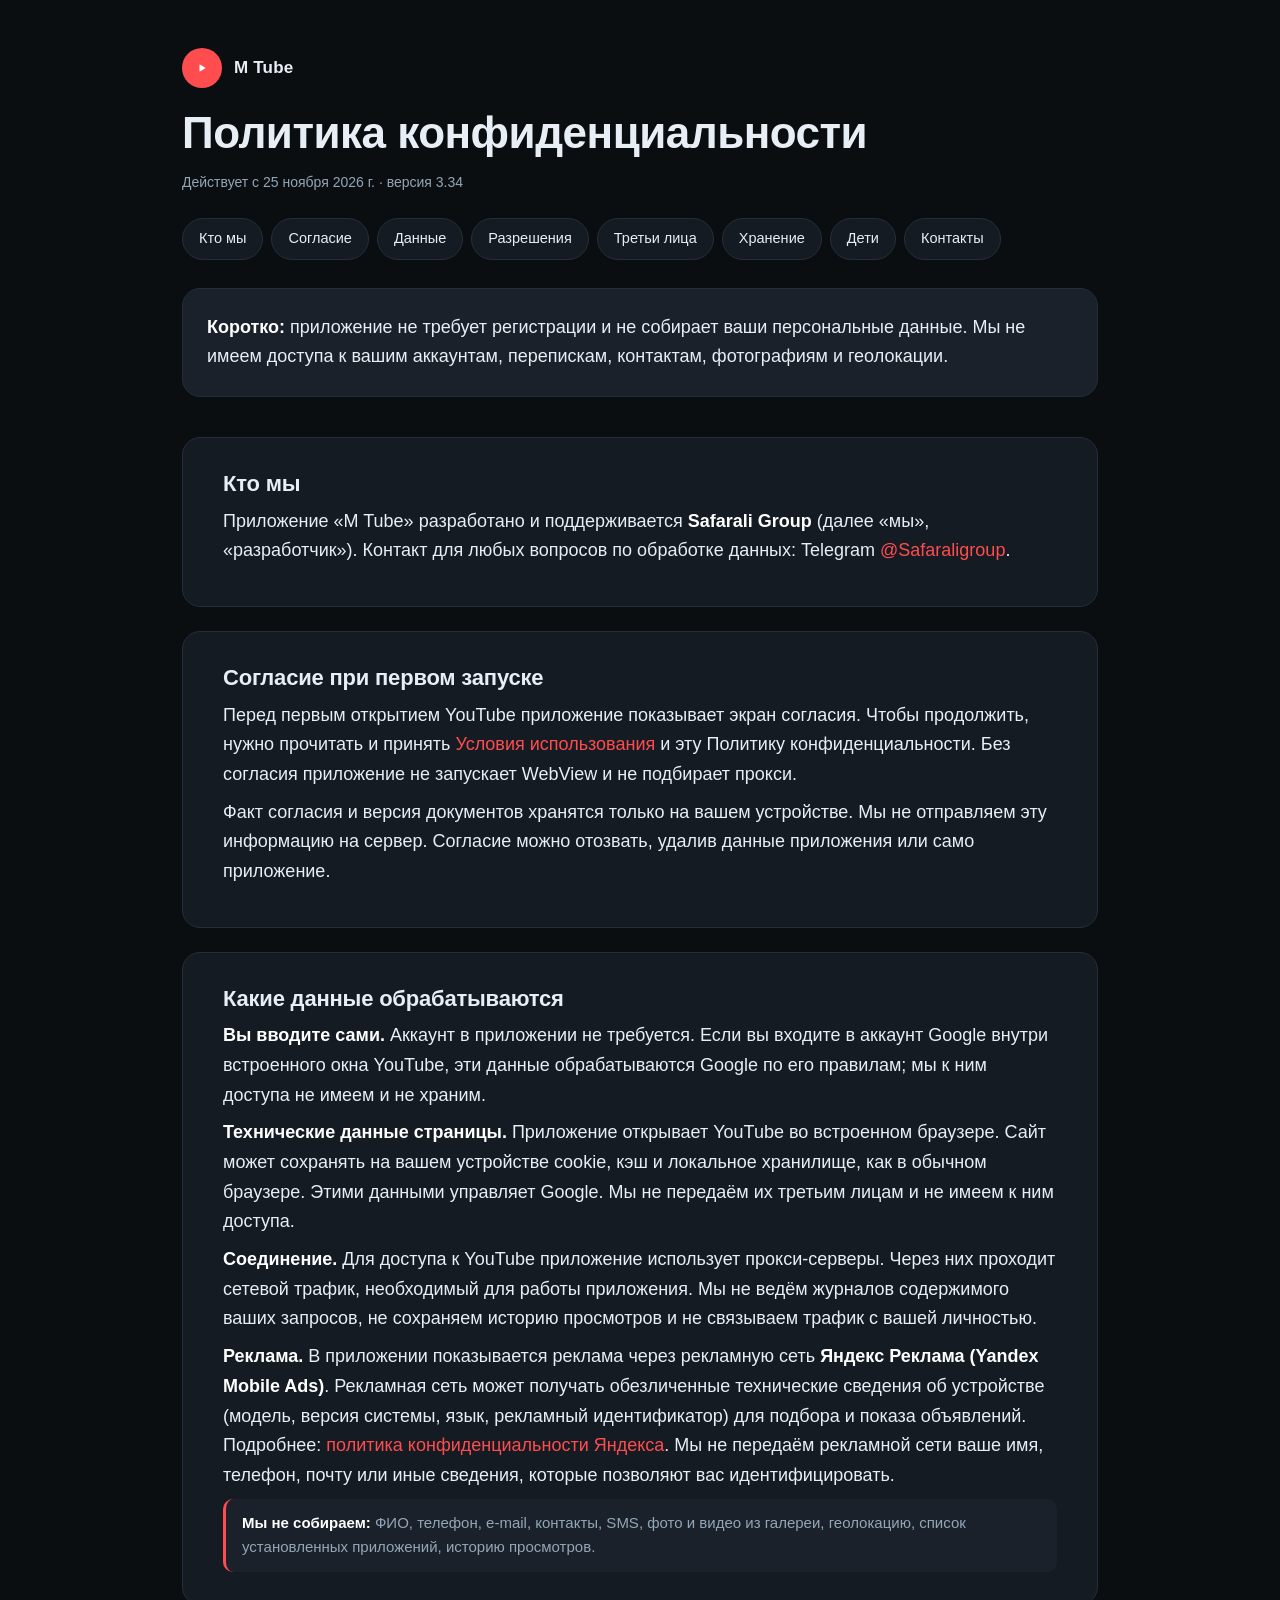
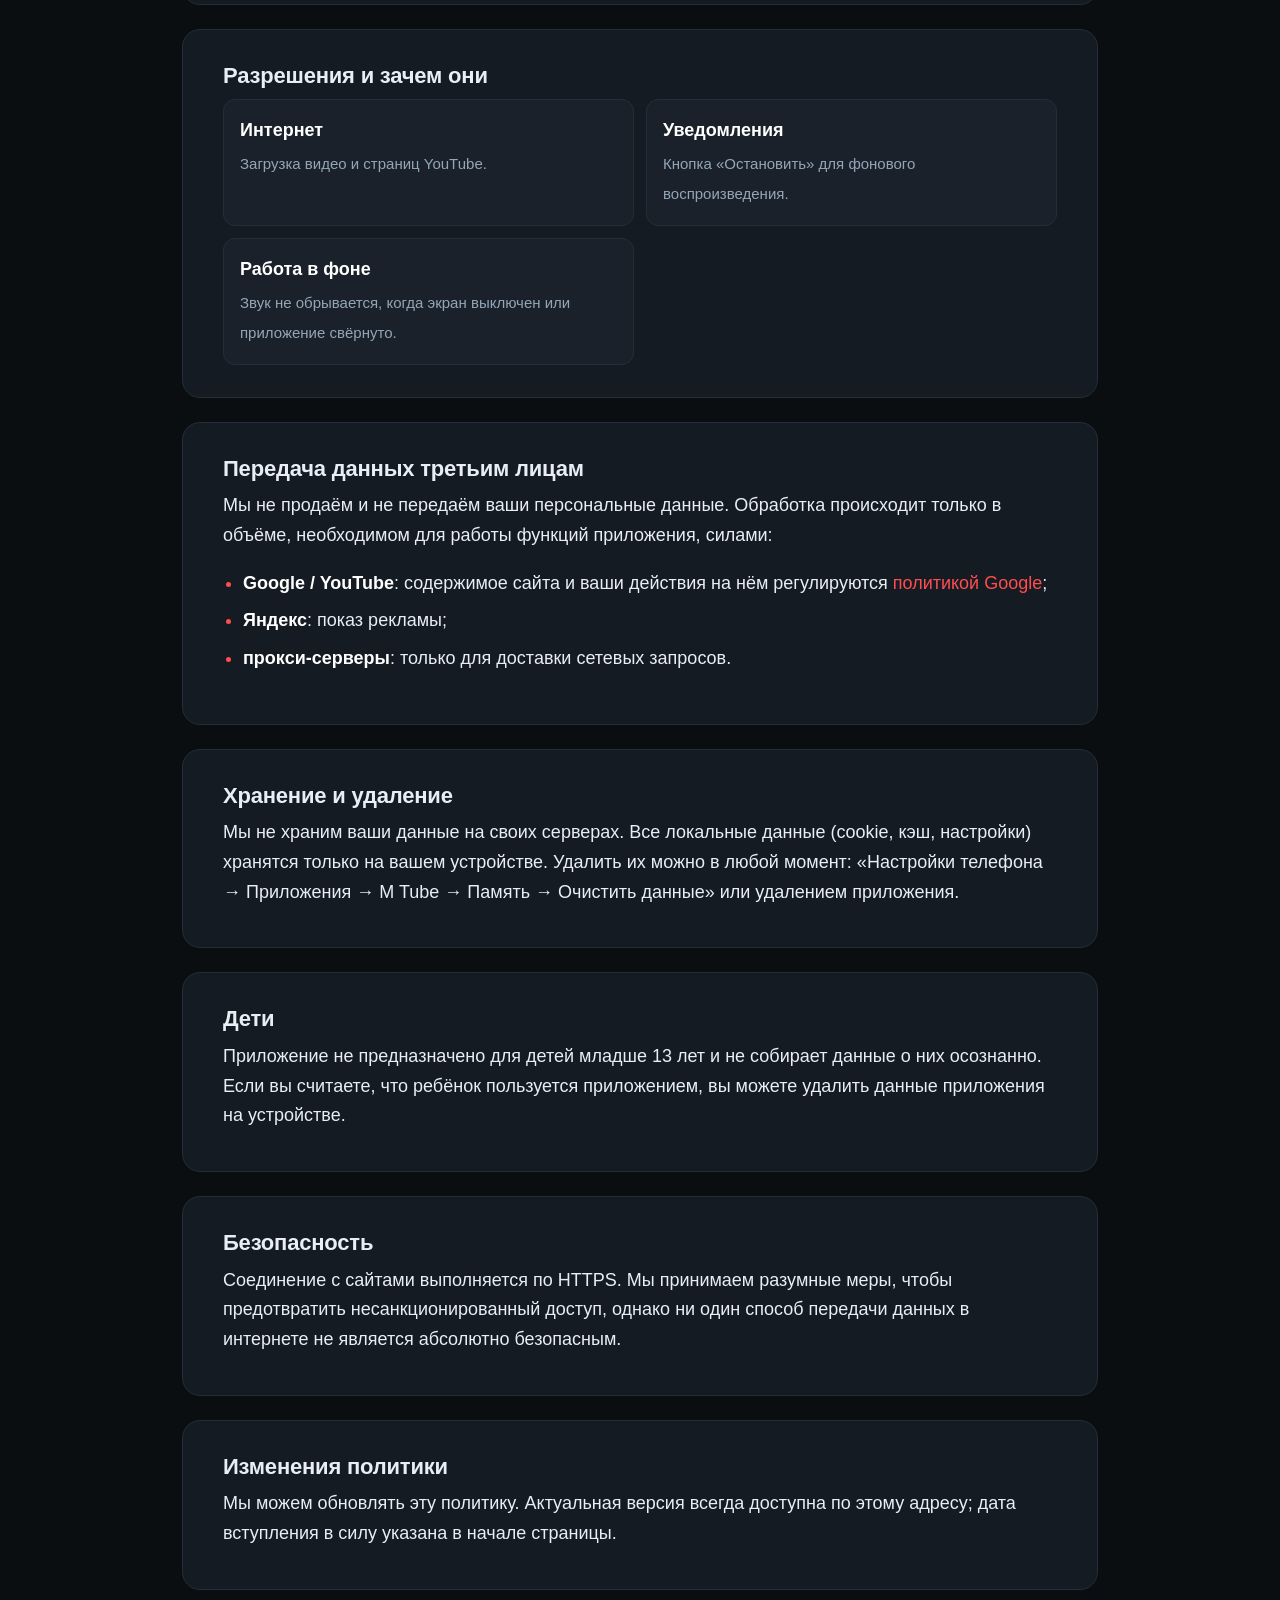
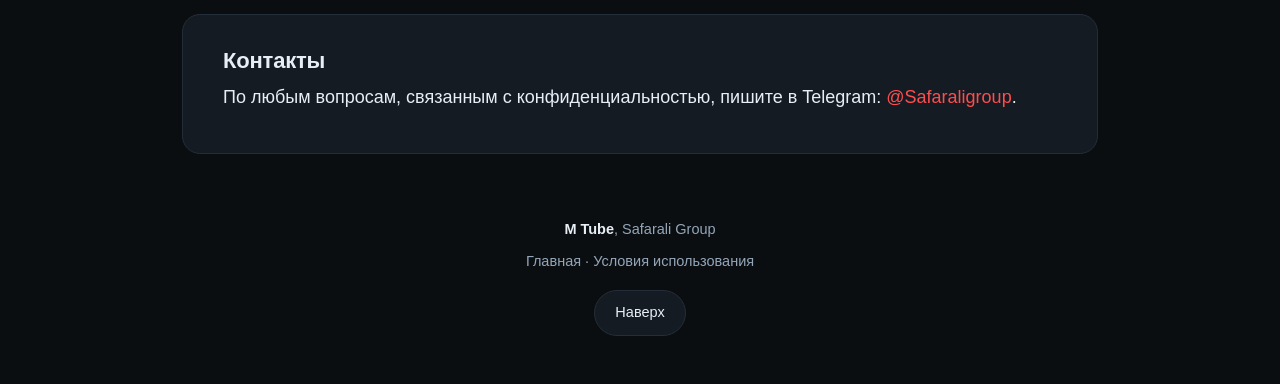
==== privacy.html @ a13e92e1 "M Tube 3.34: публичный сайт, политика, условия и APK (56)" ====
<!DOCTYPE html>
<html lang="ru">
<head>
<meta charset="utf-8">
<meta name="viewport" content="width=device-width, initial-scale=1, viewport-fit=cover">
<meta name="theme-color" content="#0b0e11">
<meta name="color-scheme" content="dark">
<meta name="description" content="Политика конфиденциальности приложения M Tube: какие данные обрабатываются, зачем нужны разрешения и как удалить свои данные.">
<link rel="icon" href="assets/icon.png" type="image/png">
<title>Политика конфиденциальности | M Tube</title>
<style>
  * { box-sizing: border-box; }
  :root {
    --bg: #0b0e11;
    --bg-soft: #12171d;
    --card: #151b22;
    --card-2: #1a212a;
    --stroke: #242e39;
    --text: #e8eef5;
    --muted: #93a6b8;
    --accent: #ff4d4f;
    --accent-2: #ff8a5c;
    --accent-soft: rgba(255, 77, 79, .12);
    --radius: 18px;
    --radius-sm: 12px;
    --max: 780px;
    --pad: 20px;
    --base: 16px;
  }
  html { scroll-behavior: smooth; }
  @media (prefers-reduced-motion: reduce) { html { scroll-behavior: auto; } }
  body {
    margin: 0;
    background: var(--bg);
    color: var(--text);
    font: var(--base)/1.65 -apple-system, BlinkMacSystemFont, "Segoe UI", Roboto, "Helvetica Neue", Arial, sans-serif;
    -webkit-font-smoothing: antialiased;
    text-rendering: optimizeLegibility;
  }
  a { color: var(--accent); text-decoration: none; }
  a:hover { text-decoration: underline; }
  a:focus-visible, button:focus-visible {
    outline: 3px solid var(--accent-2);
    outline-offset: 3px;
    border-radius: 6px;
  }

  .wrap { max-width: var(--max); margin: 0 auto; padding: 0 var(--pad); }

  /* ── Шапка ───────────────────────────────────────────── */
  header.hero { padding: 32px 0 8px; }
  .brand {
    display: inline-flex; align-items: center; gap: 12px;
    color: var(--text); text-decoration: none;
  }
  .brand:hover { text-decoration: none; }
  .logo {
    width: 40px; height: 40px; border-radius: 50%;
    display: grid; place-items: center;
    background: var(--accent);
    flex: none;
  }
  .logo svg { display: block; }
  .brand-name { font-weight: 600; letter-spacing: .2px; font-size: 17px; }
  h1 {
    font-size: clamp(28px, 6vw, 44px);
    line-height: 1.15;
    margin: 20px 0 8px;
    letter-spacing: -.5px;
  }
  .updated {
    margin-top: 12px;
    color: var(--muted); font-size: 14px;
  }

  /* ── Быстрая навигация ───────────────────────────────── */
  nav.toc {
    display: flex; gap: 8px; overflow-x: auto;
    padding: 16px 0 8px;
    scrollbar-width: none;
  }
  nav.toc::-webkit-scrollbar { display: none; }
  .chip {
    flex: none; padding: 8px 16px;
    background: var(--card); border: 1px solid var(--stroke);
    border-radius: 999px; color: var(--text);
    font-size: 14.5px; white-space: nowrap;
    transition: border-color .2s, background .2s, transform .15s;
  }
  .chip:hover { border-color: var(--accent); background: var(--accent-soft); text-decoration: none; }
  .chip:active { transform: scale(.97); }

  /* ── Карточка-итог ───────────────────────────────────── */
  .summary {
    margin: 20px 0 8px;
    padding: 20px;
    background: var(--card-2);
    border: 1px solid var(--stroke);
    border-radius: var(--radius);
  }
  .summary p { margin: 0; }

  /* ── Секции ──────────────────────────────────────────── */
  main { padding: 8px 0 40px; }
  section {
    margin-top: 20px;
    padding: 20px 24px;
    background: var(--card);
    border: 1px solid var(--stroke);
    border-radius: var(--radius);
  }
  section h2 {
    font-size: clamp(18px, 3vw, 22px);
    line-height: 1.3;
    margin: 0 0 8px;
    letter-spacing: -.2px;
  }
  section p, section li { margin: 8px 0; }
  section p:first-of-type { margin-top: 0; }
  ul { padding-left: 20px; }
  li::marker { color: var(--accent); }
  strong { color: #fff; font-weight: 700; }
  .note {
    padding: 12px 16px;
    background: var(--card-2);
    border-left: 3px solid var(--accent);
    border-radius: 10px;
    color: var(--muted);
    font-size: 15px;
  }
  .grid2 { display: grid; grid-template-columns: 1fr; gap: 12px; }
  .perm {
    padding: 16px;
    background: var(--card-2);
    border: 1px solid var(--stroke);
    border-radius: var(--radius-sm);
  }
  .perm b { display: block; margin-bottom: 4px; color: #fff; }
  .perm span { color: var(--muted); font-size: 15px; }

  /* ── Подвал ──────────────────────────────────────────── */
  footer {
    padding: 24px 0 48px;
    color: var(--muted); font-size: 14.5px;
    text-align: center;
  }
  footer .brand-inline { color: var(--text); font-weight: 700; }
  footer .links { margin: 8px 0 0; }
  footer .links a { color: var(--muted); }
  footer .links a:hover { color: var(--accent); }
  .to-top {
    display: inline-flex; align-items: center; gap: 8px;
    margin-top: 16px; padding: 10px 20px;
    background: var(--card); border: 1px solid var(--stroke);
    border-radius: 999px; color: var(--text); font-size: 14.5px;
  }
  .to-top:hover { border-color: var(--accent); background: var(--accent-soft); text-decoration: none; }

  /* ── Планшеты ────────────────────────────────────────── */
  @media (min-width: 700px) {
    :root { --max: 860px; --pad: 32px; --base: 17px; }
    .grid2 { grid-template-columns: 1fr 1fr; }
    section { padding: 24px 32px; }
    header.hero { padding-top: 48px; }
  }

  /* ── Ноутбуки и большие экраны ───────────────────────── */
  @media (min-width: 1100px) {
    :root { --max: 980px; --base: 18px; }
    section { margin-top: 24px; padding: 32px 40px; }
    .summary { padding: 24px; }
  }

  /* ── Телевизоры: читаемость с дивана ─────────────────── */
  @media (min-width: 1600px) {
    :root { --max: 1180px; --base: 22px; }
    header.hero { padding-top: 64px; }
    h1 { font-size: 56px; }
    .brand-name { font-size: 22px; }
    .logo { width: 48px; height: 48px; }
    .updated { font-size: 18px; }
    .chip { font-size: 19px; padding: 12px 24px; }
    section { padding: 40px 48px; border-radius: 24px; }
    section h2 { font-size: 28px; gap: 16px; }
    .note, .perm span { font-size: 19px; }
    .to-top { font-size: 19px; }
    a:focus-visible { outline-width: 5px; }
  }
</style>
</head>
<body>
<div class="wrap">

  <header class="hero">
    <a class="brand" href="./">
      <span class="logo" aria-hidden="true">
        <svg width="20" height="20" viewBox="0 0 24 24" fill="none">
          <path d="M9 7.5v9l7.5-4.5L9 7.5z" fill="#fff"/>
        </svg>
      </span>
      <span class="brand-name">M Tube</span>
    </a>

    <h1>Политика конфиденциальности</h1>
    <div class="updated">Действует с 25 ноября 2026 г. · версия 3.34</div>
  </header>

  <nav class="toc" aria-label="Разделы политики">
    <a class="chip" href="#who">Кто мы</a>
    <a class="chip" href="#consent">Согласие</a>
    <a class="chip" href="#data">Данные</a>
    <a class="chip" href="#permissions">Разрешения</a>
    <a class="chip" href="#third">Третьи лица</a>
    <a class="chip" href="#storage">Хранение</a>
    <a class="chip" href="#kids">Дети</a>
    <a class="chip" href="#contacts">Контакты</a>
  </nav>

  <div class="summary">
    <p><strong>Коротко:</strong> приложение не требует регистрации и не собирает ваши
    персональные данные. Мы не имеем доступа к вашим аккаунтам, перепискам, контактам,
    фотографиям и геолокации.</p>
  </div>

  <main>

    <section id="who">
      <h2>Кто мы</h2>
      <p>Приложение «M Tube» разработано и поддерживается <strong>Safarali Group</strong>
      (далее «мы», «разработчик»). Контакт для любых вопросов по обработке данных:
      Telegram <a href="https://t.me/Safaraligroup">@Safaraligroup</a>.</p>
    </section>

    <section id="consent">
      <h2>Согласие при первом запуске</h2>
      <p>Перед первым открытием YouTube приложение показывает экран согласия.
      Чтобы продолжить, нужно прочитать и принять <a href="terms.html">Условия
      использования</a> и эту Политику конфиденциальности. Без согласия приложение
      не запускает WebView и не подбирает прокси.</p>
      <p>Факт согласия и версия документов хранятся только на вашем устройстве.
      Мы не отправляем эту информацию на сервер. Согласие можно отозвать, удалив
      данные приложения или само приложение.</p>
    </section>

    <section id="data">
      <h2>Какие данные обрабатываются</h2>
      <p><strong>Вы вводите сами.</strong> Аккаунт в приложении не требуется. Если вы
      входите в аккаунт Google внутри встроенного окна YouTube, эти данные обрабатываются
      Google по его правилам; мы к ним доступа не имеем и не храним.</p>
      <p><strong>Технические данные страницы.</strong> Приложение открывает YouTube во
      встроенном браузере. Сайт может сохранять на вашем устройстве cookie, кэш и
      локальное хранилище, как в обычном браузере. Этими данными управляет Google.
      Мы не передаём их третьим лицам и не имеем к ним доступа.</p>
      <p><strong>Соединение.</strong> Для доступа к YouTube приложение использует
      прокси-серверы. Через них проходит сетевой трафик, необходимый для работы
      приложения. Мы не ведём журналов содержимого ваших запросов, не сохраняем историю
      просмотров и не связываем трафик с вашей личностью.</p>
      <p><strong>Реклама.</strong> В приложении показывается реклама через рекламную сеть
      <strong>Яндекс Реклама (Yandex Mobile Ads)</strong>. Рекламная сеть может получать
      обезличенные технические сведения об устройстве (модель, версия системы, язык,
      рекламный идентификатор) для подбора и показа объявлений. Подробнее:
      <a href="https://yandex.ru/legal/confidential/">политика конфиденциальности
      Яндекса</a>. Мы не передаём рекламной сети ваше имя, телефон, почту или иные
      сведения, которые позволяют вас идентифицировать.</p>
      <div class="note"><strong>Мы не собираем:</strong> ФИО, телефон, e-mail, контакты,
      SMS, фото и видео из галереи, геолокацию, список установленных приложений,
      историю просмотров.</div>
    </section>

    <section id="permissions">
      <h2>Разрешения и зачем они</h2>
      <div class="grid2">
        <div class="perm"><b>Интернет</b><span>Загрузка видео и страниц YouTube.</span></div>
        <div class="perm"><b>Уведомления</b><span>Кнопка «Остановить» для фонового воспроизведения.</span></div>
        <div class="perm"><b>Работа в фоне</b><span>Звук не обрывается, когда экран выключен или приложение свёрнуто.</span></div>
      </div>
    </section>

    <section id="third">
      <h2>Передача данных третьим лицам</h2>
      <p>Мы не продаём и не передаём ваши персональные данные. Обработка происходит
      только в объёме, необходимом для работы функций приложения, силами:</p>
      <ul>
        <li><strong>Google / YouTube</strong>: содержимое сайта и ваши действия на нём
        регулируются <a href="https://policies.google.com/privacy">политикой Google</a>;</li>
        <li><strong>Яндекс</strong>: показ рекламы;</li>
        <li><strong>прокси-серверы</strong>: только для доставки сетевых запросов.</li>
      </ul>
    </section>

    <section id="storage">
      <h2>Хранение и удаление</h2>
      <p>Мы не храним ваши данные на своих серверах. Все локальные данные (cookie, кэш,
      настройки) хранятся только на вашем устройстве. Удалить их можно в любой момент:
      «Настройки телефона → Приложения → M Tube → Память → Очистить данные» или
      удалением приложения.</p>
    </section>

    <section id="kids">
      <h2>Дети</h2>
      <p>Приложение не предназначено для детей младше 13 лет и не собирает данные о них
      осознанно. Если вы считаете, что ребёнок пользуется приложением, вы можете удалить
      данные приложения на устройстве.</p>
    </section>

    <section>
      <h2>Безопасность</h2>
      <p>Соединение с сайтами выполняется по HTTPS. Мы принимаем разумные меры, чтобы
      предотвратить несанкционированный доступ, однако ни один способ передачи данных
      в интернете не является абсолютно безопасным.</p>
    </section>

    <section>
      <h2>Изменения политики</h2>
      <p>Мы можем обновлять эту политику. Актуальная версия всегда доступна по этому
      адресу; дата вступления в силу указана в начале страницы.</p>
    </section>

    <section id="contacts">
      <h2>Контакты</h2>
      <p>По любым вопросам, связанным с конфиденциальностью, пишите в Telegram:
      <a href="https://t.me/Safaraligroup">@Safaraligroup</a>.</p>
    </section>

  </main>

  <footer>
    <div><span class="brand-inline">M Tube</span>, Safarali Group</div>
    <div class="links"><a href="./">Главная</a> · <a href="terms.html">Условия использования</a></div>
    <a class="to-top" href="#top">Наверх</a>
  </footer>

</div>
</body>
</html>
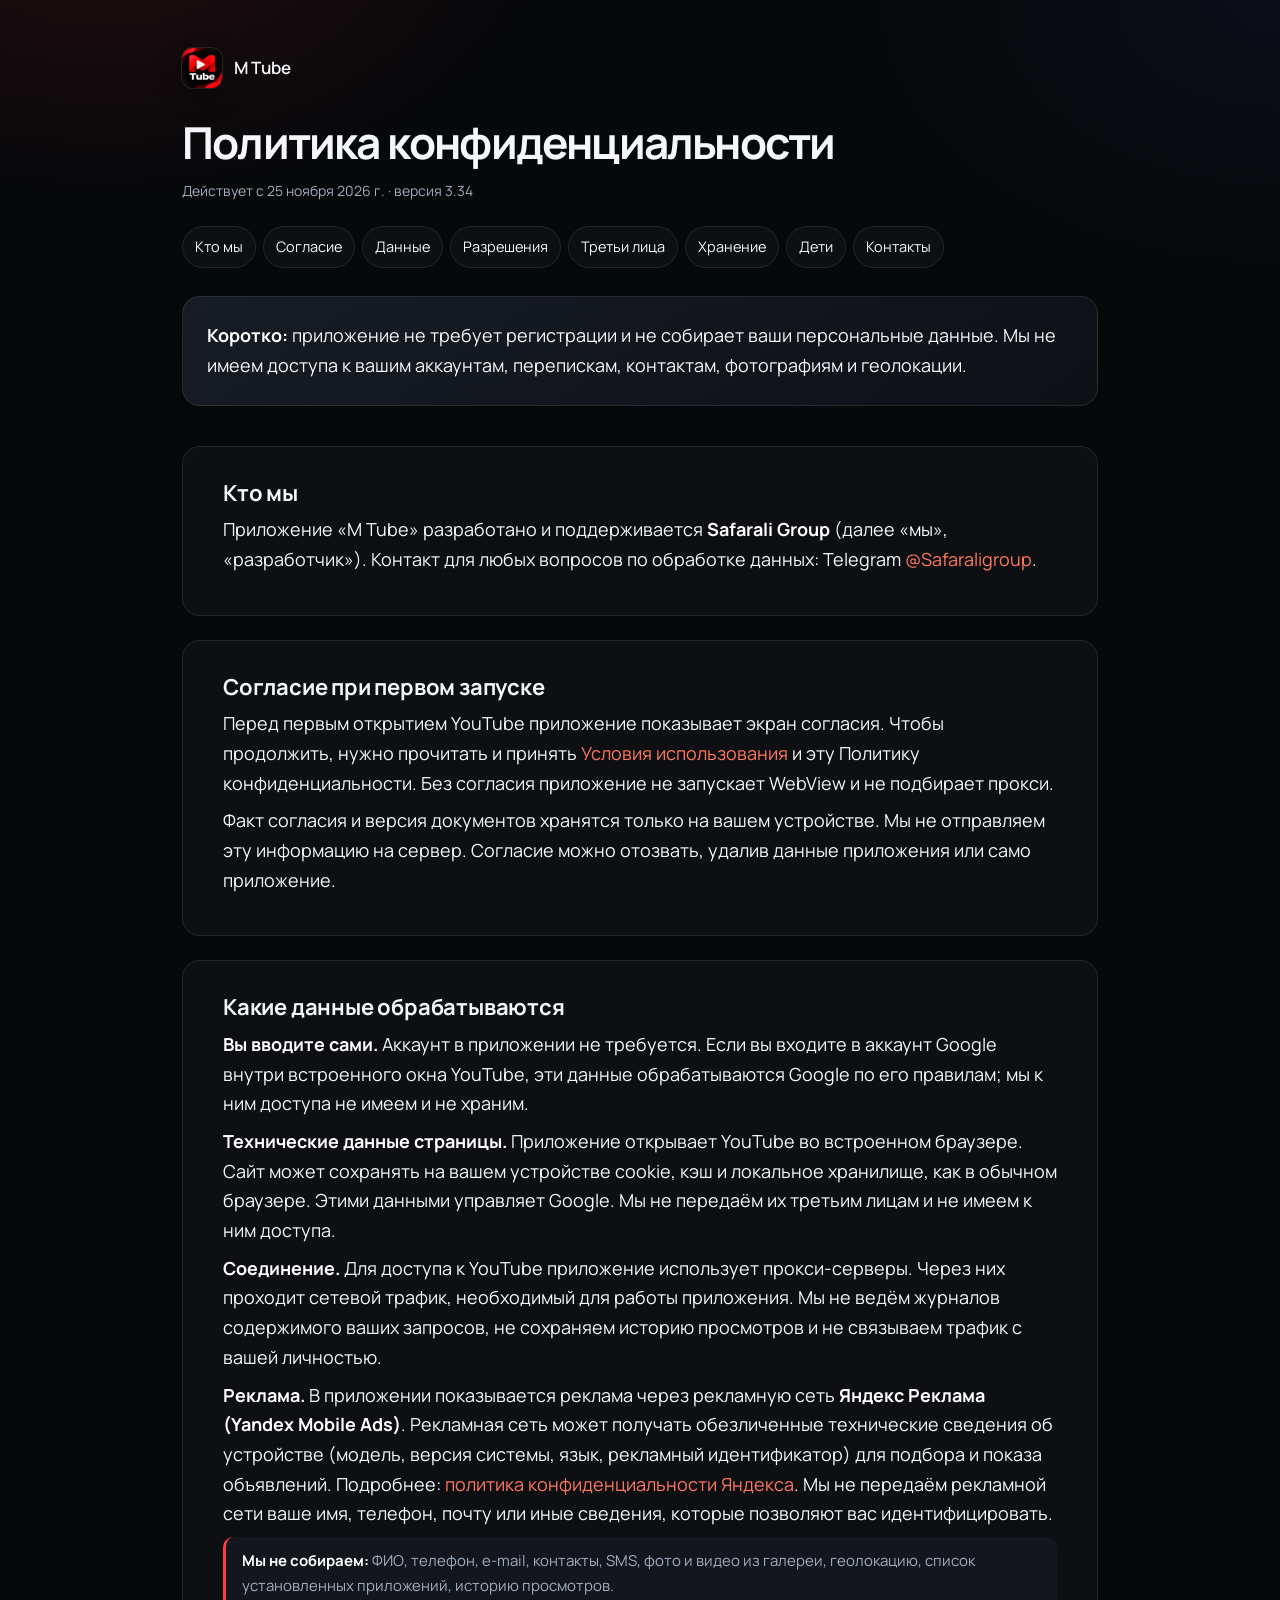
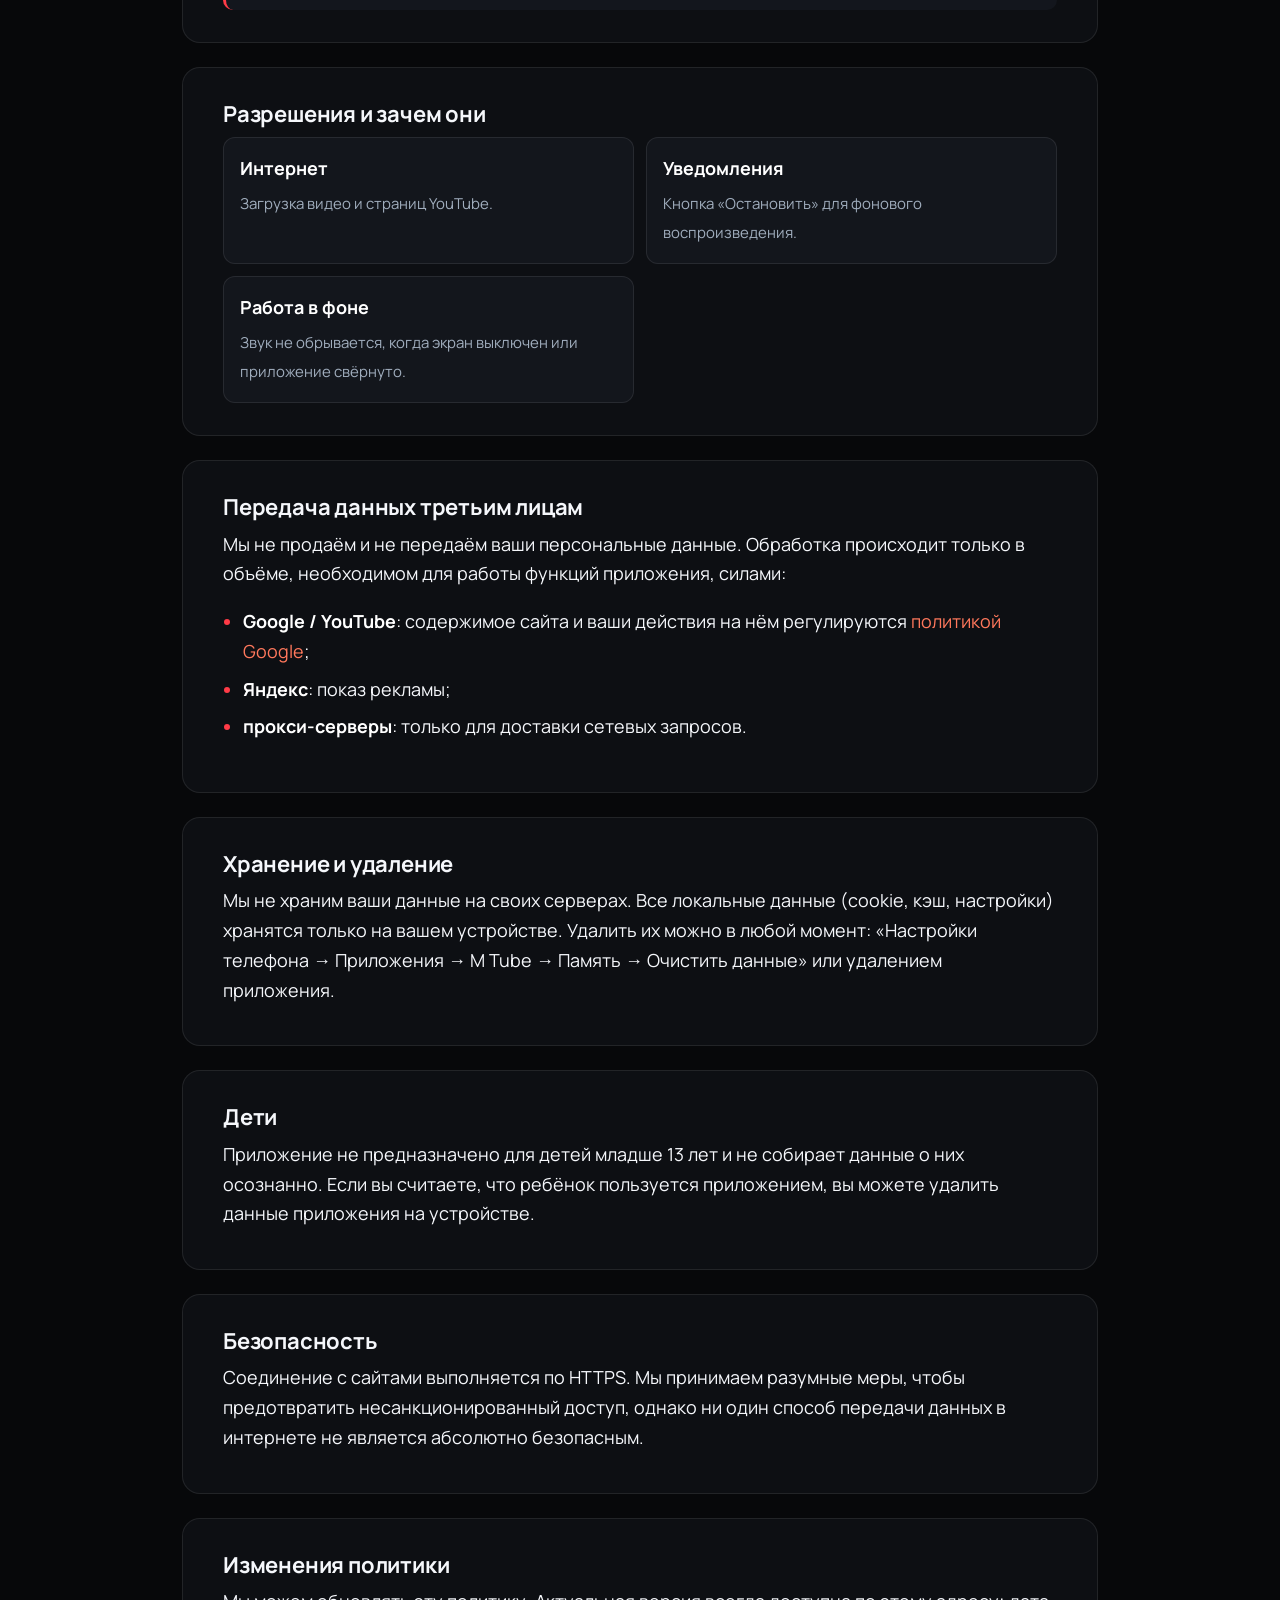
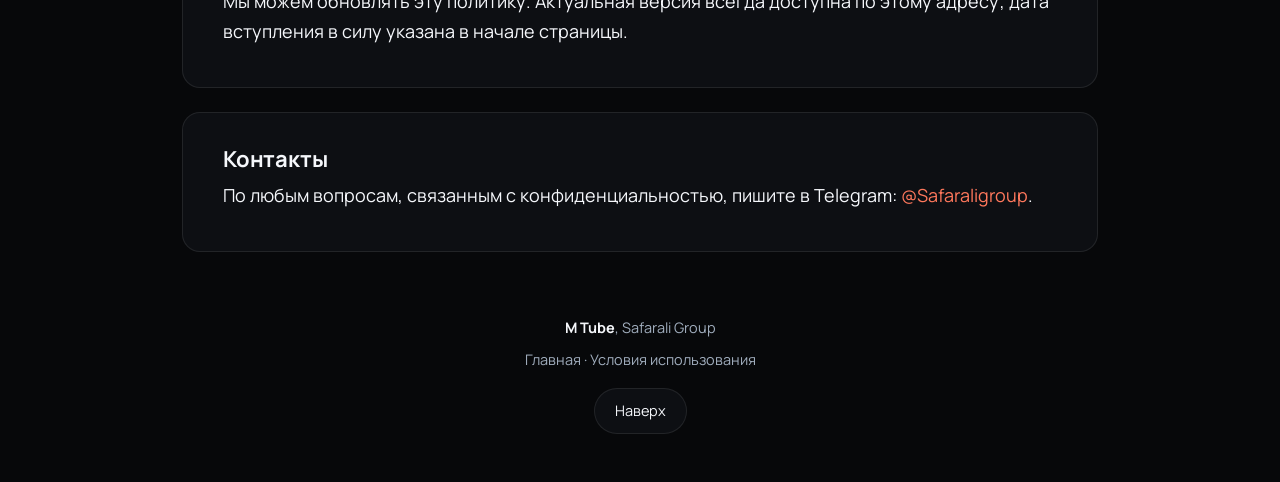
==== commit f9382628: "Сайт: премиальный редизайн с Manrope" ====
--- a/privacy.html
+++ b/privacy.html
@@ -187,17 +187,16 @@
     a:focus-visible { outline-width: 5px; }
   }
 </style>
+<link rel="preload" href="assets/fonts/manrope-cyrillic.woff2" as="font" type="font/woff2" crossorigin>
+<link rel="preload" href="assets/fonts/manrope-latin.woff2" as="font" type="font/woff2" crossorigin>
+<link rel="stylesheet" href="assets/legal.css?v=58">
 </head>
 <body>
 <div class="wrap">
 
   <header class="hero">
     <a class="brand" href="./">
-      <span class="logo" aria-hidden="true">
-        <svg width="20" height="20" viewBox="0 0 24 24" fill="none">
-          <path d="M9 7.5v9l7.5-4.5L9 7.5z" fill="#fff"/>
-        </svg>
-      </span>
+      <img class="logo" src="assets/icon.png" alt="" width="40" height="40">
       <span class="brand-name">M Tube</span>
     </a>
 
--- a/assets/legal.css
+++ b/assets/legal.css
@@ -0,0 +1,68 @@
+@font-face {
+  font-family: "Manrope";
+  src: url("fonts/manrope-cyrillic.woff2") format("woff2");
+  font-style: normal;
+  font-weight: 400 800;
+  font-display: swap;
+  unicode-range: U+0301, U+0400-045F, U+0490-0491, U+04B0-04B1, U+2116;
+}
+@font-face {
+  font-family: "Manrope";
+  src: url("fonts/manrope-latin.woff2") format("woff2");
+  font-style: normal;
+  font-weight: 400 800;
+  font-display: swap;
+  unicode-range: U+0000-00FF, U+0131, U+0152-0153, U+02BB-02BC, U+02C6, U+02DA,
+    U+02DC, U+2000-206F, U+20AC, U+2122, U+2191, U+2193, U+2212, U+2215,
+    U+FEFF, U+FFFD;
+}
+
+:root {
+  --bg: #07080a;
+  --bg-soft: #0b0d11;
+  --card: #0f1217;
+  --card-2: #14181f;
+  --stroke: rgba(255, 255, 255, .085);
+  --text: #f5f7fb;
+  --muted: #a0adbd;
+  --accent: #ff3b47;
+  --accent-2: #ff785c;
+  --accent-soft: rgba(255, 59, 71, .12);
+}
+
+html { scroll-behavior: smooth; }
+body {
+  background:
+    radial-gradient(760px 460px at 8% -8%, rgba(255, 59, 71, .1), transparent 58%),
+    radial-gradient(700px 460px at 100% 0%, rgba(92, 113, 255, .06), transparent 60%),
+    var(--bg);
+  background-attachment: fixed;
+  font-family: Manrope, -apple-system, BlinkMacSystemFont, "Segoe UI", Roboto, sans-serif;
+  color: var(--text);
+}
+::selection { background: rgba(255, 59, 71, .32); color: #fff; }
+a { color: var(--accent-2); }
+a:hover { color: #fff; }
+.brand { color: var(--text); }
+.brand:hover { text-decoration: none; }
+.logo {
+  border-radius: 11px;
+  background: #000;
+  object-fit: cover;
+  box-shadow: 0 0 0 1px rgba(255, 255, 255, .1), 0 10px 24px rgba(0, 0, 0, .28);
+}
+h1 { letter-spacing: -1.8px; }
+nav.toc { flex-wrap: wrap; overflow: visible; }
+@media (min-width: 700px) and (max-width: 1599px) {
+  nav.toc { gap: 7px; }
+  .chip { padding: 8px 12px; }
+}
+section { background: rgba(15, 18, 23, .82); border-color: var(--stroke); }
+.summary { background: linear-gradient(145deg, rgba(26, 31, 40, .9), rgba(15, 18, 23, .9)); }
+.perm { background: rgba(20, 24, 31, .9); border-color: var(--stroke); }
+.note { background: rgba(20, 24, 31, .9); }
+.chip { background: rgba(15, 18, 23, .82); border-color: var(--stroke); }
+.chip:hover { border-color: var(--accent); }
+footer .links a:hover { color: var(--accent-2); }
+.to-top { background: rgba(15, 18, 23, .82); border-color: var(--stroke); }
+.to-top:hover { border-color: var(--accent); }
